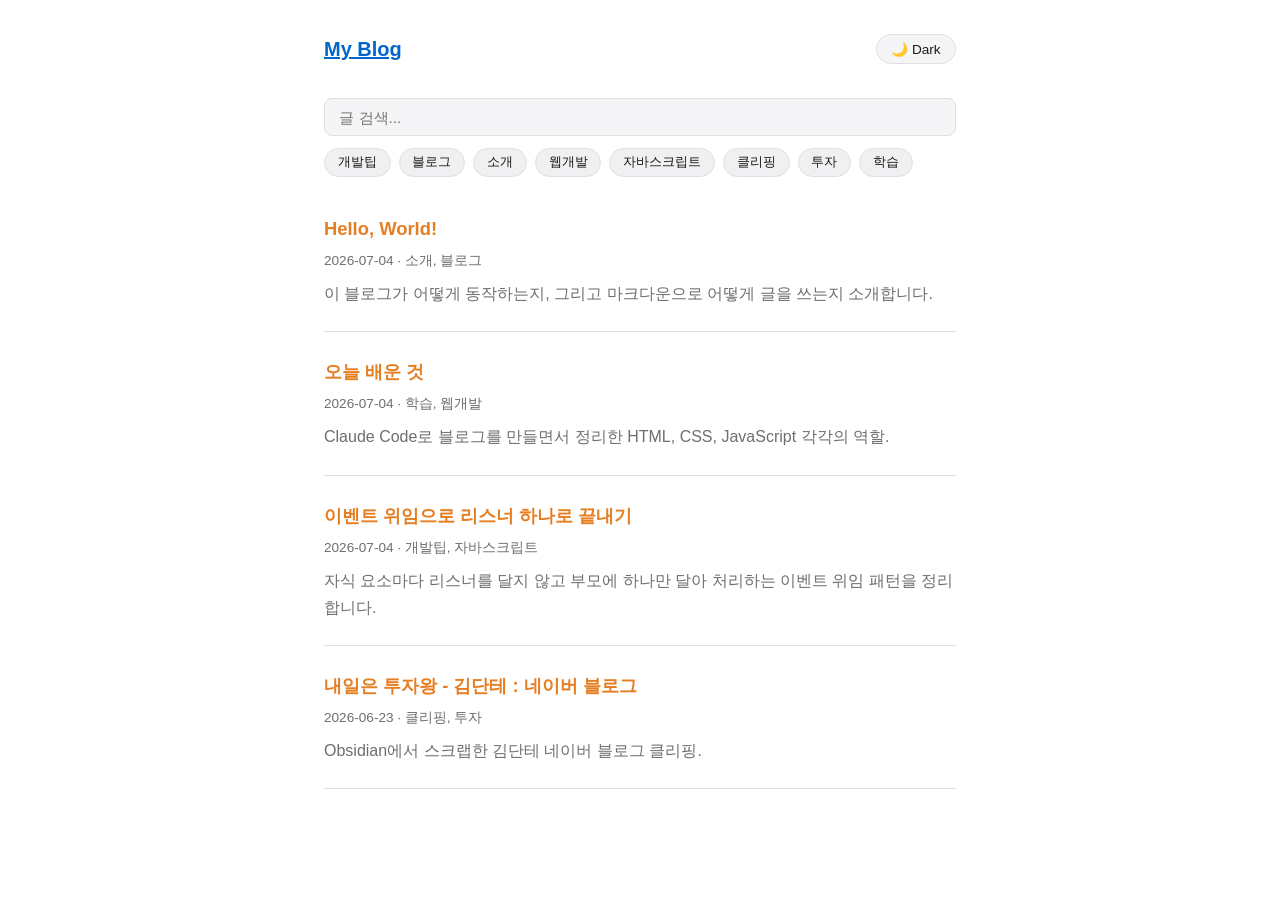
==== index.html @ 471abbda "블로그 초기버전완성 Co-Authored-By: Claude Sonnet 4.6 <noreply@anthropic.com>" ====
<!DOCTYPE html>
<html lang="ko">
<head>
<meta charset="UTF-8">
<meta name="viewport" content="width=device-width, initial-scale=1.0">
<title>My Blog</title>
<link rel="stylesheet" href="css/style.css">
<script>
  (function () {
    var stored = localStorage.getItem("theme");
    var theme = stored || (window.matchMedia("(prefers-color-scheme: dark)").matches ? "dark" : "light");
    document.documentElement.setAttribute("data-theme", theme);
  })();
</script>
</head>
<body>
  <header class="site-header">
    <a class="site-title" href="index.html">My Blog</a>
    <button id="theme-toggle" class="theme-toggle" type="button"></button>
  </header>

  <main>
    <div class="controls">
      <input id="search-input" type="search" placeholder="글 검색...">
      <div id="tag-filters" class="tag-filters"></div>
    </div>

    <div id="post-list" class="post-list"></div>
  </main>

  <script type="module" src="js/list.js"></script>
</body>
</html>
---- css/style.css ----
:root {
  --bg: #ffffff;
  --bg-secondary: #f5f5f7;
  --text: #1a1a1a;
  --text-secondary: #6e6e73;
  --link: #0066cc;
  --border: #e0e0e0;
  --code-bg: #f0f0f2;
  --tag-bg: #f0f0f2;
  --tag-active-bg: #1a1a1a;
  --tag-active-text: #ffffff;
}

[data-theme="dark"] {
  --bg: #16171a;
  --bg-secondary: #1f2023;
  --text: #eaeaea;
  --text-secondary: #a0a0a5;
  --link: #6ab0ff;
  --border: #303136;
  --code-bg: #232427;
  --tag-bg: #232427;
  --tag-active-bg: #eaeaea;
  --tag-active-text: #16171a;
}

* {
  box-sizing: border-box;
}

body {
  margin: 0;
  font-family: -apple-system, BlinkMacSystemFont, "Segoe UI", Roboto, Helvetica, Arial, sans-serif;
  background: var(--bg);
  color: var(--text);
  line-height: 1.7;
  transition: background 0.15s ease, color 0.15s ease;
}

.site-header {
  display: flex;
  align-items: center;
  justify-content: space-between;
  max-width: 680px;
  margin: 0 auto;
  padding: 2rem 1.5rem 1rem;
}

.site-title {
  font-size: 1.25rem;
  font-weight: 700;
  text-decoration: underline;
  color: var(--link);
}

.theme-toggle {
  background: var(--bg-secondary);
  border: 1px solid var(--border);
  color: var(--text);
  border-radius: 999px;
  padding: 0.4rem 0.9rem;
  font-size: 0.85rem;
  cursor: pointer;
}

main {
  max-width: 680px;
  margin: 0 auto;
  padding: 1rem 1.5rem 4rem;
}

.controls {
  display: flex;
  flex-direction: column;
  gap: 0.75rem;
  margin-bottom: 2rem;
}

#search-input {
  width: 100%;
  padding: 0.6rem 0.9rem;
  border: 1px solid var(--border);
  border-radius: 8px;
  background: var(--bg-secondary);
  color: var(--text);
  font-size: 0.95rem;
}

.tag-filters {
  display: flex;
  flex-wrap: wrap;
  gap: 0.5rem;
  overflow-x: auto;
  padding-bottom: 0.25rem;
}

.tag-filter {
  border: 1px solid var(--border);
  background: var(--tag-bg);
  color: var(--text);
  border-radius: 999px;
  padding: 0.3rem 0.8rem;
  font-size: 0.8rem;
  cursor: pointer;
  white-space: nowrap;
}

.tag-filter.active {
  background: var(--tag-active-bg);
  color: var(--tag-active-text);
  border-color: var(--tag-active-bg);
}

.post-list {
  display: flex;
  flex-direction: column;
  gap: 1.5rem;
}

.post-card {
  display: block;
  text-decoration: none;
  color: inherit;
  padding-bottom: 1.5rem;
  border-bottom: 1px solid var(--border);
}

.post-card h2 {
  margin: 0 0 0.3rem;
  font-size: 1.15rem;
  color: #e67e22;
}

.post-meta {
  margin: 0 0 0.5rem;
  font-size: 0.85rem;
  color: var(--text-secondary);
}

.post-summary {
  margin: 0;
  color: var(--text-secondary);
}

.empty-state {
  color: var(--text-secondary);
  text-align: center;
  padding: 2rem 0;
}

.back-link {
  display: inline-block;
  margin-bottom: 1.5rem;
  color: var(--link);
  text-decoration: none;
  font-size: 0.9rem;
}

.post-header h1 {
  margin: 0 0 0.4rem;
  font-size: 1.75rem;
  line-height: 1.3;
}

.post-content h1,
.post-content h2,
.post-content h3 {
  line-height: 1.3;
}

.post-content p {
  margin: 1rem 0;
}

.post-content a {
  color: var(--link);
}

.post-content img {
  max-width: 100%;
  border-radius: 8px;
}

.post-content code {
  background: var(--code-bg);
  padding: 0.15em 0.4em;
  border-radius: 4px;
  font-size: 0.9em;
}

.post-content pre {
  background: var(--code-bg);
  padding: 1rem;
  border-radius: 8px;
  overflow-x: auto;
}

.post-content pre code {
  background: none;
  padding: 0;
}

.post-content blockquote {
  margin: 1rem 0;
  padding-left: 1rem;
  border-left: 3px solid var(--border);
  color: var(--text-secondary);
}

.post-content ul,
.post-content ol {
  padding-left: 1.4rem;
}

.post-content hr {
  border: none;
  border-top: 1px solid var(--border);
  margin: 2rem 0;
}

@media (max-width: 600px) {
  .site-header {
    padding: 1.5rem 1rem 0.75rem;
  }

  main {
    padding: 1rem 1rem 3rem;
  }

  .post-header h1 {
    font-size: 1.5rem;
  }
}
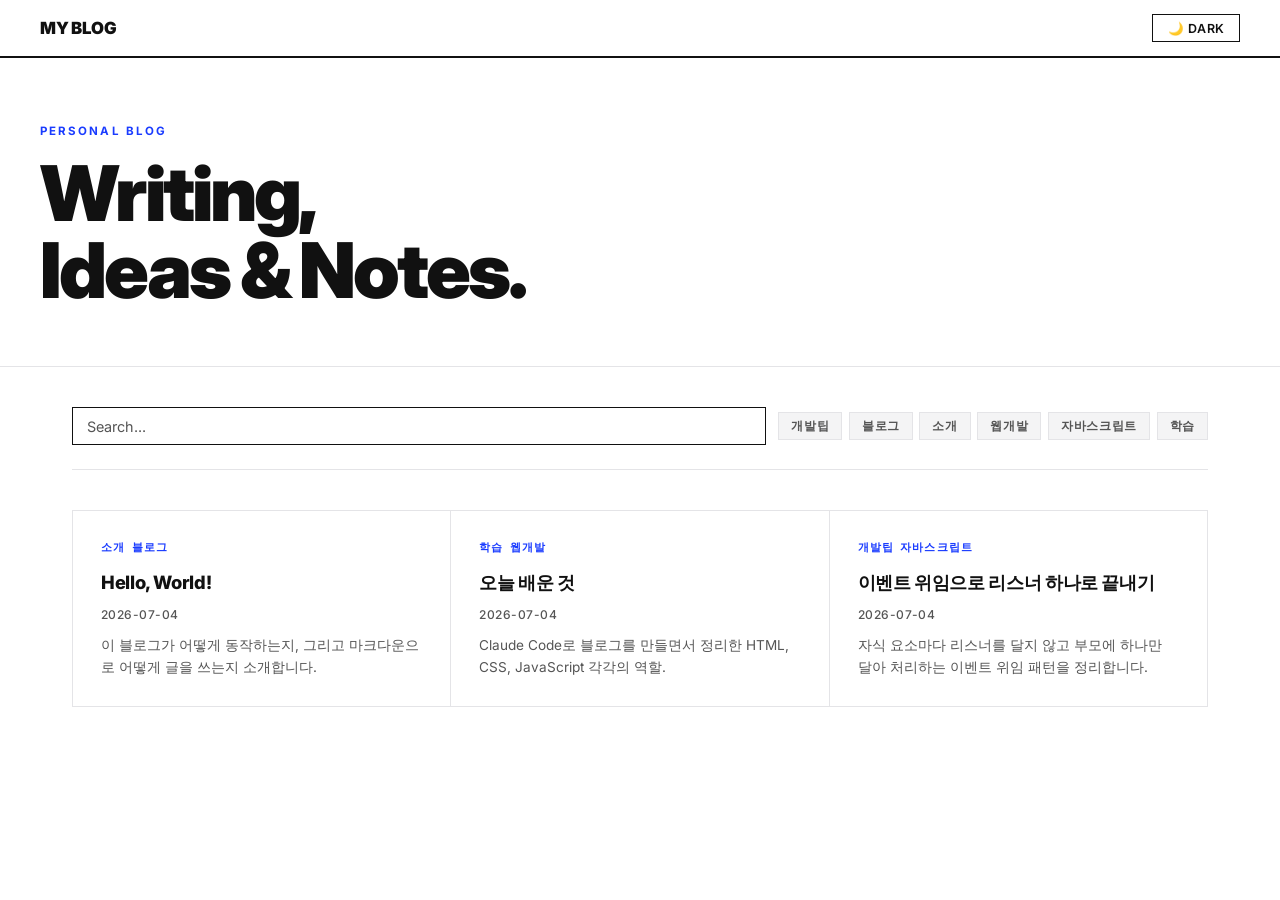
==== commit b3b52a6f: "에디토리얼 디자인 리뉴얼 및 김단테 클리핑 삭제 Co-Authored-By: Claude Sonnet 4.6 <noreply@anthropic.com>" ====
--- a/index.html
+++ b/index.html
@@ -15,16 +15,24 @@
 </head>
 <body>
   <header class="site-header">
-    <a class="site-title" href="index.html">My Blog</a>
-    <button id="theme-toggle" class="theme-toggle" type="button"></button>
+    <div class="header-inner">
+      <a class="site-title" href="index.html">My Blog</a>
+      <button id="theme-toggle" class="theme-toggle" type="button"></button>
+    </div>
   </header>
+
+  <section class="hero">
+    <div class="hero-inner">
+      <p class="hero-label">Personal Blog</p>
+      <h1>Writing,<br>Ideas &amp; Notes.</h1>
+    </div>
+  </section>
 
   <main>
     <div class="controls">
-      <input id="search-input" type="search" placeholder="글 검색...">
+      <input id="search-input" type="search" placeholder="Search...">
       <div id="tag-filters" class="tag-filters"></div>
     </div>
-
     <div id="post-list" class="post-list"></div>
   </main>
 
--- a/css/style.css
+++ b/css/style.css
@@ -1,108 +1,174 @@
+@import url('https://fonts.googleapis.com/css2?family=Inter:wght@400;500;600;700;900&display=swap');
+
 :root {
   --bg: #ffffff;
-  --bg-secondary: #f5f5f7;
-  --text: #1a1a1a;
-  --text-secondary: #6e6e73;
-  --link: #0066cc;
-  --border: #e0e0e0;
-  --code-bg: #f0f0f2;
-  --tag-bg: #f0f0f2;
-  --tag-active-bg: #1a1a1a;
+  --bg-secondary: #f4f4f5;
+  --bg-card: #ffffff;
+  --text: #111111;
+  --text-secondary: #555555;
+  --accent: #1a3cff;
+  --accent-hover: #0025cc;
+  --border: #e4e4e7;
+  --border-strong: #111111;
+  --tag-bg: #f4f4f5;
+  --tag-active-bg: #111111;
   --tag-active-text: #ffffff;
+  --code-bg: #f4f4f5;
 }
 
 [data-theme="dark"] {
-  --bg: #16171a;
-  --bg-secondary: #1f2023;
-  --text: #eaeaea;
-  --text-secondary: #a0a0a5;
-  --link: #6ab0ff;
-  --border: #303136;
-  --code-bg: #232427;
-  --tag-bg: #232427;
-  --tag-active-bg: #eaeaea;
-  --tag-active-text: #16171a;
-}
-
-* {
-  box-sizing: border-box;
-}
+  --bg: #0d0d0d;
+  --bg-secondary: #1a1a1a;
+  --bg-card: #141414;
+  --text: #f0f0f0;
+  --text-secondary: #888888;
+  --accent: #4d6eff;
+  --accent-hover: #6680ff;
+  --border: #2a2a2a;
+  --border-strong: #f0f0f0;
+  --tag-bg: #1a1a1a;
+  --tag-active-bg: #f0f0f0;
+  --tag-active-text: #0d0d0d;
+  --code-bg: #1a1a1a;
+}
+
+* { box-sizing: border-box; margin: 0; padding: 0; }
 
 body {
-  margin: 0;
-  font-family: -apple-system, BlinkMacSystemFont, "Segoe UI", Roboto, Helvetica, Arial, sans-serif;
+  font-family: 'Inter', -apple-system, BlinkMacSystemFont, sans-serif;
   background: var(--bg);
   color: var(--text);
-  line-height: 1.7;
-  transition: background 0.15s ease, color 0.15s ease;
-}
-
+  line-height: 1.6;
+  transition: background 0.15s, color 0.15s;
+}
+
+/* ── TOP BAR ── */
 .site-header {
+  border-bottom: 2px solid var(--border-strong);
+  padding: 0 2rem;
+}
+
+.header-inner {
+  max-width: 1200px;
+  margin: 0 auto;
   display: flex;
   align-items: center;
   justify-content: space-between;
-  max-width: 680px;
+  height: 56px;
+}
+
+.site-title {
+  font-size: 1.05rem;
+  font-weight: 900;
+  letter-spacing: -0.02em;
+  text-decoration: none;
+  color: var(--text);
+  text-transform: uppercase;
+}
+
+.theme-toggle {
+  background: transparent;
+  border: 1.5px solid var(--border-strong);
+  color: var(--text);
+  font-family: 'Inter', sans-serif;
+  font-size: 0.78rem;
+  font-weight: 600;
+  padding: 0.35rem 0.9rem;
+  cursor: pointer;
+  letter-spacing: 0.04em;
+  text-transform: uppercase;
+}
+
+.theme-toggle:hover {
+  background: var(--text);
+  color: var(--bg);
+}
+
+/* ── HERO BANNER ── */
+.hero {
+  border-bottom: 1px solid var(--border);
+  padding: 4rem 2rem 3.5rem;
+}
+
+.hero-inner {
+  max-width: 1200px;
   margin: 0 auto;
-  padding: 2rem 1.5rem 1rem;
-}
-
-.site-title {
-  font-size: 1.25rem;
+}
+
+.hero-label {
+  font-size: 0.72rem;
   font-weight: 700;
-  text-decoration: underline;
-  color: var(--link);
-}
-
-.theme-toggle {
-  background: var(--bg-secondary);
-  border: 1px solid var(--border);
-  color: var(--text);
-  border-radius: 999px;
-  padding: 0.4rem 0.9rem;
-  font-size: 0.85rem;
+  letter-spacing: 0.18em;
+  text-transform: uppercase;
+  color: var(--accent);
+  margin-bottom: 1rem;
+}
+
+.hero h1 {
+  font-size: clamp(2.8rem, 6vw, 5rem);
+  font-weight: 900;
+  letter-spacing: -0.04em;
+  line-height: 1;
+  color: var(--text);
+  max-width: 800px;
+}
+
+/* ── MAIN ── */
+main {
+  max-width: 1200px;
+  margin: 0 auto;
+  padding: 2.5rem 2rem 6rem;
+}
+
+/* ── CONTROLS ── */
+.controls {
+  display: flex;
+  flex-wrap: wrap;
+  align-items: center;
+  gap: 0.75rem;
+  margin-bottom: 2.5rem;
+  padding-bottom: 1.5rem;
+  border-bottom: 1px solid var(--border);
+}
+
+#search-input {
+  flex: 1;
+  min-width: 200px;
+  padding: 0.6rem 0.9rem;
+  border: 1.5px solid var(--border-strong);
+  background: transparent;
+  color: var(--text);
+  font-family: 'Inter', sans-serif;
+  font-size: 0.9rem;
+  outline: none;
+}
+
+#search-input::placeholder { color: var(--text-secondary); }
+#search-input:focus { border-color: var(--accent); }
+
+.tag-filters {
+  display: flex;
+  flex-wrap: wrap;
+  gap: 0.4rem;
+}
+
+.tag-filter {
+  background: var(--tag-bg);
+  border: 1.5px solid var(--border);
+  color: var(--text-secondary);
+  font-family: 'Inter', sans-serif;
+  font-size: 0.75rem;
+  font-weight: 600;
+  letter-spacing: 0.06em;
+  text-transform: uppercase;
+  padding: 0.3rem 0.75rem;
   cursor: pointer;
-}
-
-main {
-  max-width: 680px;
-  margin: 0 auto;
-  padding: 1rem 1.5rem 4rem;
-}
-
-.controls {
-  display: flex;
-  flex-direction: column;
-  gap: 0.75rem;
-  margin-bottom: 2rem;
-}
-
-#search-input {
-  width: 100%;
-  padding: 0.6rem 0.9rem;
-  border: 1px solid var(--border);
-  border-radius: 8px;
-  background: var(--bg-secondary);
-  color: var(--text);
-  font-size: 0.95rem;
-}
-
-.tag-filters {
-  display: flex;
-  flex-wrap: wrap;
-  gap: 0.5rem;
-  overflow-x: auto;
-  padding-bottom: 0.25rem;
-}
-
-.tag-filter {
-  border: 1px solid var(--border);
-  background: var(--tag-bg);
-  color: var(--text);
-  border-radius: 999px;
-  padding: 0.3rem 0.8rem;
-  font-size: 0.8rem;
-  cursor: pointer;
-  white-space: nowrap;
+  transition: all 0.1s;
+}
+
+.tag-filter:hover {
+  border-color: var(--text);
+  color: var(--text);
 }
 
 .tag-filter.active {
@@ -111,123 +177,207 @@
   border-color: var(--tag-active-bg);
 }
 
+/* ── GRID ── */
 .post-list {
+  display: grid;
+  grid-template-columns: repeat(12, 1fr);
+  gap: 0;
+  border-top: 1px solid var(--border);
+  border-left: 1px solid var(--border);
+}
+
+.post-card {
+  grid-column: span 4;
   display: flex;
   flex-direction: column;
-  gap: 1.5rem;
-}
-
-.post-card {
-  display: block;
   text-decoration: none;
   color: inherit;
-  padding-bottom: 1.5rem;
+  padding: 1.75rem;
+  border-right: 1px solid var(--border);
   border-bottom: 1px solid var(--border);
-}
-
-.post-card h2 {
-  margin: 0 0 0.3rem;
+  transition: background 0.15s;
+}
+
+.post-card:hover { background: var(--bg-secondary); }
+
+.post-card:hover .card-title {
+  color: var(--accent);
+}
+
+.card-tags {
+  display: flex;
+  flex-wrap: wrap;
+  gap: 0.4rem;
+  margin-bottom: 0.9rem;
+}
+
+.card-tag {
+  font-size: 0.68rem;
+  font-weight: 700;
+  letter-spacing: 0.1em;
+  text-transform: uppercase;
+  color: var(--accent);
+}
+
+.card-title {
   font-size: 1.15rem;
-  color: #e67e22;
+  font-weight: 800;
+  letter-spacing: -0.02em;
+  line-height: 1.3;
+  color: var(--text);
+  margin-bottom: 0.65rem;
+  flex: 1;
+  transition: color 0.15s;
 }
 
 .post-meta {
-  margin: 0 0 0.5rem;
+  font-size: 0.75rem;
+  font-weight: 500;
+  color: var(--text-secondary);
+  letter-spacing: 0.04em;
+  margin-bottom: 0.65rem;
+}
+
+.post-summary {
   font-size: 0.85rem;
   color: var(--text-secondary);
-}
-
-.post-summary {
-  margin: 0;
-  color: var(--text-secondary);
+  line-height: 1.6;
+  flex: 1;
 }
 
 .empty-state {
-  color: var(--text-secondary);
+  grid-column: 1 / -1;
+  border-right: 1px solid var(--border);
+  border-bottom: 1px solid var(--border);
+  padding: 4rem;
   text-align: center;
-  padding: 2rem 0;
-}
-
+  color: var(--text-secondary);
+  font-size: 0.9rem;
+  letter-spacing: 0.05em;
+  text-transform: uppercase;
+}
+
+/* ── POST DETAIL ── */
 .back-link {
-  display: inline-block;
-  margin-bottom: 1.5rem;
-  color: var(--link);
+  display: inline-flex;
+  align-items: center;
+  gap: 0.4rem;
+  color: var(--text-secondary);
   text-decoration: none;
-  font-size: 0.9rem;
-}
+  font-size: 0.8rem;
+  font-weight: 600;
+  letter-spacing: 0.06em;
+  text-transform: uppercase;
+  margin-bottom: 3rem;
+}
+
+.back-link:hover { color: var(--accent); }
+
+.post-header {
+  border-bottom: 2px solid var(--border-strong);
+  padding-bottom: 2rem;
+  margin-bottom: 2.5rem;
+}
+
+.post-header .card-tags { margin-bottom: 1.2rem; }
 
 .post-header h1 {
-  margin: 0 0 0.4rem;
-  font-size: 1.75rem;
-  line-height: 1.3;
-}
-
-.post-content h1,
-.post-content h2,
+  font-size: clamp(1.8rem, 4vw, 3rem);
+  font-weight: 900;
+  letter-spacing: -0.03em;
+  line-height: 1.1;
+  margin-bottom: 1rem;
+}
+
+#post-meta {
+  font-size: 0.8rem;
+  font-weight: 500;
+  color: var(--text-secondary);
+  letter-spacing: 0.04em;
+}
+
+/* ── POST CONTENT ── */
+.post-content {
+  max-width: 680px;
+  font-size: 1rem;
+  line-height: 1.8;
+}
+
+.post-content h2 {
+  font-size: 1.4rem;
+  font-weight: 800;
+  letter-spacing: -0.02em;
+  margin: 2.5rem 0 0.8rem;
+  padding-bottom: 0.5rem;
+  border-bottom: 2px solid var(--border-strong);
+}
+
 .post-content h3 {
-  line-height: 1.3;
-}
-
-.post-content p {
-  margin: 1rem 0;
-}
+  font-size: 1.1rem;
+  font-weight: 700;
+  margin: 2rem 0 0.6rem;
+}
+
+.post-content p { margin: 1.1rem 0; }
 
 .post-content a {
-  color: var(--link);
+  color: var(--accent);
+  text-decoration: underline;
+  text-underline-offset: 3px;
 }
 
 .post-content img {
   max-width: 100%;
-  border-radius: 8px;
+  display: block;
+  margin: 1.5rem 0;
 }
 
 .post-content code {
   background: var(--code-bg);
-  padding: 0.15em 0.4em;
-  border-radius: 4px;
-  font-size: 0.9em;
+  font-size: 0.87em;
+  padding: 0.15em 0.45em;
+  border: 1px solid var(--border);
 }
 
 .post-content pre {
   background: var(--code-bg);
-  padding: 1rem;
-  border-radius: 8px;
+  border: 1.5px solid var(--border-strong);
+  padding: 1.2rem 1.4rem;
   overflow-x: auto;
-}
-
-.post-content pre code {
-  background: none;
-  padding: 0;
-}
+  margin: 1.4rem 0;
+}
+
+.post-content pre code { background: none; border: none; padding: 0; }
 
 .post-content blockquote {
-  margin: 1rem 0;
-  padding-left: 1rem;
-  border-left: 3px solid var(--border);
-  color: var(--text-secondary);
+  border-left: 3px solid var(--accent);
+  padding-left: 1.2rem;
+  color: var(--text-secondary);
+  margin: 1.4rem 0;
+  font-style: italic;
 }
 
 .post-content ul,
-.post-content ol {
-  padding-left: 1.4rem;
-}
+.post-content ol { padding-left: 1.4rem; }
+
+.post-content li { margin: 0.4rem 0; }
 
 .post-content hr {
   border: none;
   border-top: 1px solid var(--border);
-  margin: 2rem 0;
+  margin: 2.5rem 0;
+}
+
+/* ── MOBILE ── */
+@media (max-width: 900px) {
+  .post-card { grid-column: span 6; }
 }
 
 @media (max-width: 600px) {
-  .site-header {
-    padding: 1.5rem 1rem 0.75rem;
-  }
-
-  main {
-    padding: 1rem 1rem 3rem;
-  }
-
-  .post-header h1 {
-    font-size: 1.5rem;
-  }
-}
+  .site-header { padding: 0 1rem; }
+  .hero { padding: 2.5rem 1rem 2rem; }
+  main { padding: 1.5rem 1rem 4rem; }
+  .post-list { grid-template-columns: 1fr; border-left: none; }
+  .post-card { grid-column: span 1; border-left: 1px solid var(--border); }
+  .post-header h1 { font-size: 1.8rem; }
+}
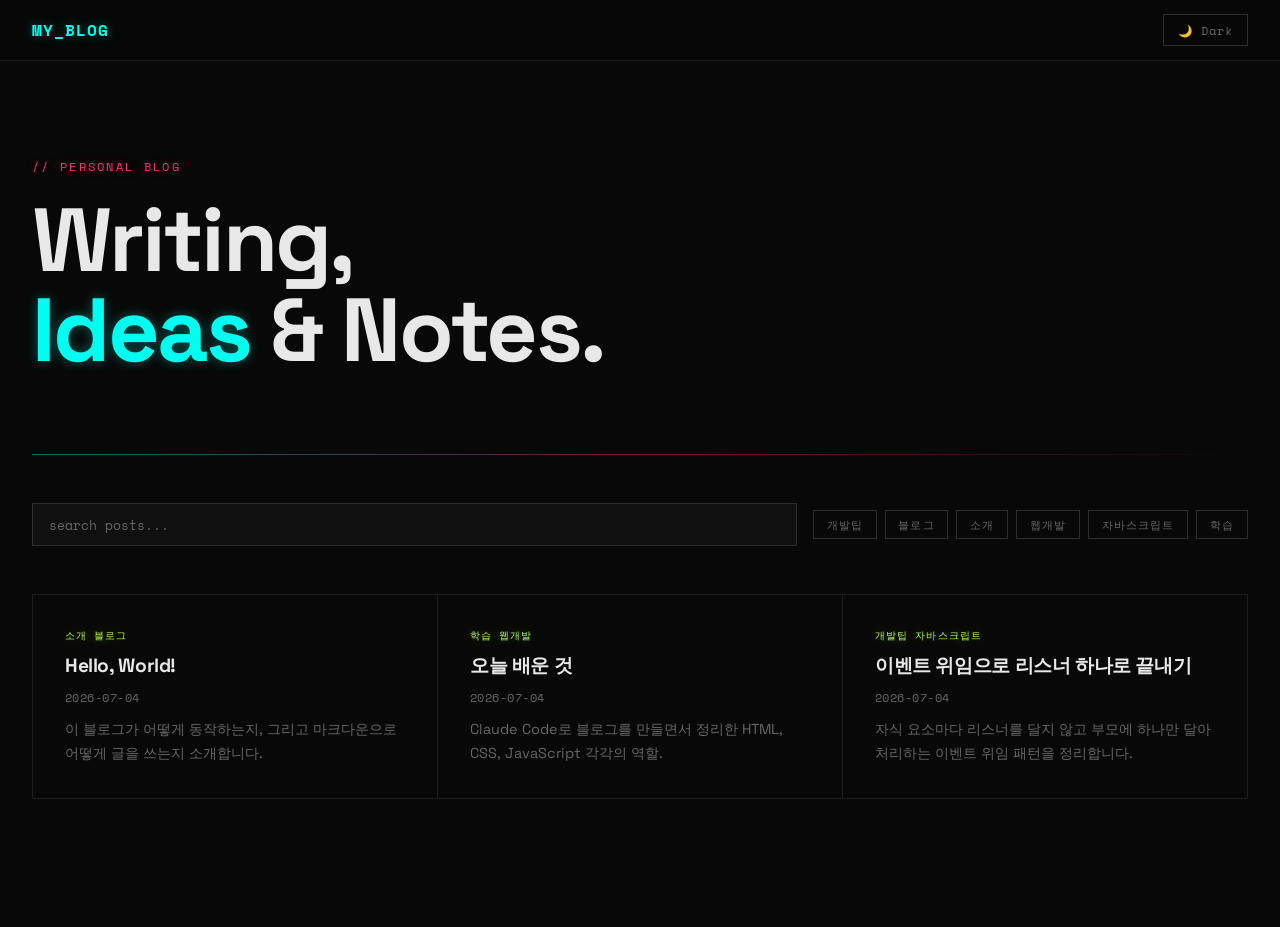
==== commit 273fb784: "네온 다크 테마 디자인 적용 Co-Authored-By: Claude Sonnet 4.6 <noreply@anthropic.com>" ====
--- a/index.html
+++ b/index.html
@@ -7,30 +7,28 @@
 <link rel="stylesheet" href="css/style.css">
 <script>
   (function () {
-    var stored = localStorage.getItem("theme");
-    var theme = stored || (window.matchMedia("(prefers-color-scheme: dark)").matches ? "dark" : "light");
-    document.documentElement.setAttribute("data-theme", theme);
+    var t = localStorage.getItem("theme") ||
+      (window.matchMedia("(prefers-color-scheme: dark)").matches ? "dark" : "light");
+    document.documentElement.setAttribute("data-theme", t);
   })();
 </script>
 </head>
 <body>
   <header class="site-header">
     <div class="header-inner">
-      <a class="site-title" href="index.html">My Blog</a>
+      <a class="site-title" href="index.html">MY_BLOG</a>
       <button id="theme-toggle" class="theme-toggle" type="button"></button>
     </div>
   </header>
 
   <section class="hero">
-    <div class="hero-inner">
-      <p class="hero-label">Personal Blog</p>
-      <h1>Writing,<br>Ideas &amp; Notes.</h1>
-    </div>
+    <p class="hero-eyebrow">// personal blog</p>
+    <h1>Writing,<br><span>Ideas</span> &amp; Notes.</h1>
   </section>
 
   <main>
     <div class="controls">
-      <input id="search-input" type="search" placeholder="Search...">
+      <input id="search-input" type="search" placeholder="search posts...">
       <div id="tag-filters" class="tag-filters"></div>
     </div>
     <div id="post-list" class="post-list"></div>
--- a/css/style.css
+++ b/css/style.css
@@ -1,327 +1,341 @@
-@import url('https://fonts.googleapis.com/css2?family=Inter:wght@400;500;600;700;900&display=swap');
-
+@import url('https://fonts.googleapis.com/css2?family=Space+Grotesk:wght@400;500;700&family=Space+Mono:wght@400;700&display=swap');
+
+/* ── TOKENS ── */
 :root {
-  --bg: #ffffff;
-  --bg-secondary: #f4f4f5;
-  --bg-card: #ffffff;
-  --text: #111111;
-  --text-secondary: #555555;
-  --accent: #1a3cff;
-  --accent-hover: #0025cc;
-  --border: #e4e4e7;
-  --border-strong: #111111;
-  --tag-bg: #f4f4f5;
-  --tag-active-bg: #111111;
-  --tag-active-text: #ffffff;
-  --code-bg: #f4f4f5;
-}
-
-[data-theme="dark"] {
-  --bg: #0d0d0d;
-  --bg-secondary: #1a1a1a;
-  --bg-card: #141414;
-  --text: #f0f0f0;
-  --text-secondary: #888888;
-  --accent: #4d6eff;
-  --accent-hover: #6680ff;
-  --border: #2a2a2a;
-  --border-strong: #f0f0f0;
-  --tag-bg: #1a1a1a;
-  --tag-active-bg: #f0f0f0;
-  --tag-active-text: #0d0d0d;
-  --code-bg: #1a1a1a;
-}
-
-* { box-sizing: border-box; margin: 0; padding: 0; }
+  --bg:          #080808;
+  --bg-surface:  #101010;
+  --bg-hover:    #161616;
+
+  --text:        #e8e8e8;
+  --text-muted:  #666666;
+
+  --neon-a:      #00fff0;   /* cyan  – primary */
+  --neon-b:      #ff2d78;   /* pink  – accent  */
+  --neon-c:      #b6ff57;   /* lime  – tags / code */
+
+  --border:      #1e1e1e;
+  --border-lit:  #2e2e2e;
+
+  --glow-a: 0 0 12px #00fff055;
+  --glow-b: 0 0 12px #ff2d7855;
+  --glow-c: 0 0 12px #b6ff5755;
+}
+
+/* ── RESET ── */
+*, *::before, *::after { box-sizing: border-box; margin: 0; padding: 0; }
 
 body {
-  font-family: 'Inter', -apple-system, BlinkMacSystemFont, sans-serif;
   background: var(--bg);
   color: var(--text);
-  line-height: 1.6;
-  transition: background 0.15s, color 0.15s;
-}
-
-/* ── TOP BAR ── */
+  font-family: 'Space Grotesk', system-ui, sans-serif;
+  line-height: 1.65;
+  min-height: 100vh;
+}
+
+/* ── HEADER ── */
 .site-header {
-  border-bottom: 2px solid var(--border-strong);
+  position: sticky;
+  top: 0;
+  z-index: 100;
+  background: rgba(8,8,8,0.85);
+  backdrop-filter: blur(12px);
+  border-bottom: 1px solid var(--border);
+}
+
+.header-inner {
+  max-width: 1280px;
+  margin: 0 auto;
   padding: 0 2rem;
-}
-
-.header-inner {
-  max-width: 1200px;
-  margin: 0 auto;
+  height: 60px;
   display: flex;
   align-items: center;
   justify-content: space-between;
-  height: 56px;
 }
 
 .site-title {
-  font-size: 1.05rem;
-  font-weight: 900;
-  letter-spacing: -0.02em;
+  font-family: 'Space Mono', monospace;
+  font-weight: 700;
+  font-size: 1rem;
+  letter-spacing: 0.06em;
+  text-transform: uppercase;
   text-decoration: none;
-  color: var(--text);
-  text-transform: uppercase;
+  color: var(--neon-a);
+  text-shadow: var(--glow-a);
 }
 
 .theme-toggle {
   background: transparent;
-  border: 1.5px solid var(--border-strong);
-  color: var(--text);
-  font-family: 'Inter', sans-serif;
-  font-size: 0.78rem;
-  font-weight: 600;
-  padding: 0.35rem 0.9rem;
+  border: 1px solid var(--border-lit);
+  color: var(--text-muted);
+  font-family: 'Space Mono', monospace;
+  font-size: 0.72rem;
+  letter-spacing: 0.08em;
+  padding: 0.4rem 0.9rem;
   cursor: pointer;
-  letter-spacing: 0.04em;
-  text-transform: uppercase;
+  transition: border-color 0.2s, color 0.2s;
 }
 
 .theme-toggle:hover {
-  background: var(--text);
-  color: var(--bg);
-}
-
-/* ── HERO BANNER ── */
+  border-color: var(--neon-a);
+  color: var(--neon-a);
+}
+
+/* ── HERO ── */
 .hero {
-  border-bottom: 1px solid var(--border);
-  padding: 4rem 2rem 3.5rem;
-}
-
-.hero-inner {
-  max-width: 1200px;
+  max-width: 1280px;
   margin: 0 auto;
-}
-
-.hero-label {
+  padding: 6rem 2rem 5rem;
+  position: relative;
+}
+
+.hero::after {
+  content: "";
+  position: absolute;
+  bottom: 0; left: 2rem; right: 2rem;
+  height: 1px;
+  background: linear-gradient(90deg, var(--neon-a), var(--neon-b), transparent);
+  opacity: 0.4;
+}
+
+.hero-eyebrow {
+  font-family: 'Space Mono', monospace;
   font-size: 0.72rem;
-  font-weight: 700;
-  letter-spacing: 0.18em;
-  text-transform: uppercase;
-  color: var(--accent);
-  margin-bottom: 1rem;
+  letter-spacing: 0.2em;
+  text-transform: uppercase;
+  color: var(--neon-b);
+  text-shadow: var(--glow-b);
+  margin-bottom: 1.25rem;
 }
 
 .hero h1 {
-  font-size: clamp(2.8rem, 6vw, 5rem);
-  font-weight: 900;
-  letter-spacing: -0.04em;
-  line-height: 1;
-  color: var(--text);
-  max-width: 800px;
+  font-size: clamp(2.8rem, 7vw, 6rem);
+  font-weight: 700;
+  letter-spacing: -0.03em;
+  line-height: 1.0;
+  color: var(--text);
+}
+
+.hero h1 span {
+  color: var(--neon-a);
+  text-shadow: var(--glow-a);
 }
 
 /* ── MAIN ── */
 main {
-  max-width: 1200px;
+  max-width: 1280px;
   margin: 0 auto;
-  padding: 2.5rem 2rem 6rem;
+  padding: 3rem 2rem 8rem;
 }
 
 /* ── CONTROLS ── */
 .controls {
   display: flex;
+  align-items: center;
+  gap: 1rem;
   flex-wrap: wrap;
-  align-items: center;
-  gap: 0.75rem;
-  margin-bottom: 2.5rem;
-  padding-bottom: 1.5rem;
-  border-bottom: 1px solid var(--border);
+  margin-bottom: 3rem;
 }
 
 #search-input {
   flex: 1;
-  min-width: 200px;
-  padding: 0.6rem 0.9rem;
-  border: 1.5px solid var(--border-strong);
+  min-width: 220px;
+  background: var(--bg-surface);
+  border: 1px solid var(--border-lit);
+  color: var(--text);
+  font-family: 'Space Mono', monospace;
+  font-size: 0.82rem;
+  padding: 0.65rem 1rem;
+  outline: none;
+  transition: border-color 0.2s, box-shadow 0.2s;
+}
+
+#search-input::placeholder { color: var(--text-muted); }
+#search-input:focus {
+  border-color: var(--neon-a);
+  box-shadow: var(--glow-a);
+}
+
+.tag-filters { display: flex; flex-wrap: wrap; gap: 0.5rem; }
+
+.tag-filter {
   background: transparent;
-  color: var(--text);
-  font-family: 'Inter', sans-serif;
-  font-size: 0.9rem;
-  outline: none;
-}
-
-#search-input::placeholder { color: var(--text-secondary); }
-#search-input:focus { border-color: var(--accent); }
-
-.tag-filters {
-  display: flex;
-  flex-wrap: wrap;
-  gap: 0.4rem;
-}
-
-.tag-filter {
-  background: var(--tag-bg);
-  border: 1.5px solid var(--border);
-  color: var(--text-secondary);
-  font-family: 'Inter', sans-serif;
-  font-size: 0.75rem;
-  font-weight: 600;
-  letter-spacing: 0.06em;
-  text-transform: uppercase;
-  padding: 0.3rem 0.75rem;
+  border: 1px solid var(--border-lit);
+  color: var(--text-muted);
+  font-family: 'Space Mono', monospace;
+  font-size: 0.68rem;
+  letter-spacing: 0.1em;
+  text-transform: uppercase;
+  padding: 0.35rem 0.8rem;
   cursor: pointer;
-  transition: all 0.1s;
+  transition: all 0.15s;
 }
 
 .tag-filter:hover {
-  border-color: var(--text);
-  color: var(--text);
+  border-color: var(--neon-c);
+  color: var(--neon-c);
 }
 
 .tag-filter.active {
-  background: var(--tag-active-bg);
-  color: var(--tag-active-text);
-  border-color: var(--tag-active-bg);
-}
-
-/* ── GRID ── */
+  background: var(--neon-c);
+  border-color: var(--neon-c);
+  color: #080808;
+  box-shadow: var(--glow-c);
+}
+
+/* ── POST GRID ── */
 .post-list {
   display: grid;
-  grid-template-columns: repeat(12, 1fr);
-  gap: 0;
-  border-top: 1px solid var(--border);
-  border-left: 1px solid var(--border);
+  grid-template-columns: repeat(auto-fill, minmax(340px, 1fr));
+  gap: 1px;
+  background: var(--border);
+  border: 1px solid var(--border);
 }
 
 .post-card {
-  grid-column: span 4;
   display: flex;
   flex-direction: column;
+  gap: 0.6rem;
   text-decoration: none;
   color: inherit;
-  padding: 1.75rem;
-  border-right: 1px solid var(--border);
-  border-bottom: 1px solid var(--border);
-  transition: background 0.15s;
-}
-
-.post-card:hover { background: var(--bg-secondary); }
-
-.post-card:hover .card-title {
-  color: var(--accent);
-}
+  background: var(--bg);
+  padding: 2rem;
+  transition: background 0.2s;
+  position: relative;
+  overflow: hidden;
+}
+
+.post-card::before {
+  content: "";
+  position: absolute;
+  top: 0; left: 0; right: 0;
+  height: 2px;
+  background: linear-gradient(90deg, var(--neon-a), var(--neon-b));
+  opacity: 0;
+  transition: opacity 0.25s;
+}
+
+.post-card:hover { background: var(--bg-hover); }
+.post-card:hover::before { opacity: 1; }
 
 .card-tags {
   display: flex;
   flex-wrap: wrap;
   gap: 0.4rem;
-  margin-bottom: 0.9rem;
 }
 
 .card-tag {
-  font-size: 0.68rem;
-  font-weight: 700;
-  letter-spacing: 0.1em;
-  text-transform: uppercase;
-  color: var(--accent);
+  font-family: 'Space Mono', monospace;
+  font-size: 0.65rem;
+  letter-spacing: 0.12em;
+  text-transform: uppercase;
+  color: var(--neon-c);
+  text-shadow: var(--glow-c);
 }
 
 .card-title {
-  font-size: 1.15rem;
-  font-weight: 800;
+  font-size: 1.2rem;
+  font-weight: 700;
   letter-spacing: -0.02em;
   line-height: 1.3;
   color: var(--text);
-  margin-bottom: 0.65rem;
-  flex: 1;
-  transition: color 0.15s;
-}
+  transition: color 0.2s;
+}
+
+.post-card:hover .card-title { color: var(--neon-a); }
 
 .post-meta {
-  font-size: 0.75rem;
-  font-weight: 500;
-  color: var(--text-secondary);
+  font-family: 'Space Mono', monospace;
+  font-size: 0.72rem;
+  color: var(--text-muted);
   letter-spacing: 0.04em;
-  margin-bottom: 0.65rem;
 }
 
 .post-summary {
-  font-size: 0.85rem;
-  color: var(--text-secondary);
-  line-height: 1.6;
-  flex: 1;
+  font-size: 0.9rem;
+  color: var(--text-muted);
+  line-height: 1.7;
 }
 
 .empty-state {
-  grid-column: 1 / -1;
-  border-right: 1px solid var(--border);
-  border-bottom: 1px solid var(--border);
-  padding: 4rem;
+  grid-column: 1/-1;
+  background: var(--bg);
+  padding: 5rem;
   text-align: center;
-  color: var(--text-secondary);
-  font-size: 0.9rem;
-  letter-spacing: 0.05em;
-  text-transform: uppercase;
+  font-family: 'Space Mono', monospace;
+  font-size: 0.8rem;
+  letter-spacing: 0.12em;
+  text-transform: uppercase;
+  color: var(--text-muted);
 }
 
 /* ── POST DETAIL ── */
 .back-link {
   display: inline-flex;
   align-items: center;
-  gap: 0.4rem;
-  color: var(--text-secondary);
+  gap: 0.5rem;
+  font-family: 'Space Mono', monospace;
+  font-size: 0.72rem;
+  letter-spacing: 0.1em;
+  text-transform: uppercase;
+  color: var(--text-muted);
   text-decoration: none;
-  font-size: 0.8rem;
-  font-weight: 600;
-  letter-spacing: 0.06em;
-  text-transform: uppercase;
   margin-bottom: 3rem;
-}
-
-.back-link:hover { color: var(--accent); }
+  transition: color 0.15s;
+}
+
+.back-link:hover { color: var(--neon-a); }
 
 .post-header {
-  border-bottom: 2px solid var(--border-strong);
-  padding-bottom: 2rem;
-  margin-bottom: 2.5rem;
+  margin-bottom: 3rem;
+  padding-bottom: 2.5rem;
+  border-bottom: 1px solid var(--border-lit);
 }
 
 .post-header .card-tags { margin-bottom: 1.2rem; }
 
 .post-header h1 {
-  font-size: clamp(1.8rem, 4vw, 3rem);
-  font-weight: 900;
+  font-size: clamp(1.8rem, 4vw, 3.2rem);
+  font-weight: 700;
   letter-spacing: -0.03em;
   line-height: 1.1;
   margin-bottom: 1rem;
+  color: var(--text);
 }
 
 #post-meta {
-  font-size: 0.8rem;
-  font-weight: 500;
-  color: var(--text-secondary);
-  letter-spacing: 0.04em;
+  font-family: 'Space Mono', monospace;
+  font-size: 0.72rem;
+  color: var(--text-muted);
+  letter-spacing: 0.06em;
 }
 
 /* ── POST CONTENT ── */
 .post-content {
-  max-width: 680px;
-  font-size: 1rem;
-  line-height: 1.8;
+  max-width: 700px;
+  font-size: 1.0rem;
+  line-height: 1.85;
 }
 
 .post-content h2 {
   font-size: 1.4rem;
-  font-weight: 800;
+  font-weight: 700;
   letter-spacing: -0.02em;
+  color: var(--neon-a);
+  text-shadow: var(--glow-a);
   margin: 2.5rem 0 0.8rem;
-  padding-bottom: 0.5rem;
-  border-bottom: 2px solid var(--border-strong);
 }
 
 .post-content h3 {
   font-size: 1.1rem;
   font-weight: 700;
+  color: var(--text);
   margin: 2rem 0 0.6rem;
 }
 
-.post-content p { margin: 1.1rem 0; }
+.post-content p { margin: 1rem 0; }
 
 .post-content a {
-  color: var(--accent);
+  color: var(--neon-a);
   text-decoration: underline;
   text-underline-offset: 3px;
 }
@@ -330,31 +344,39 @@
   max-width: 100%;
   display: block;
   margin: 1.5rem 0;
+  border: 1px solid var(--border-lit);
 }
 
 .post-content code {
-  background: var(--code-bg);
-  font-size: 0.87em;
+  font-family: 'Space Mono', monospace;
+  font-size: 0.85em;
+  background: var(--bg-surface);
+  border: 1px solid var(--border-lit);
+  color: var(--neon-c);
   padding: 0.15em 0.45em;
-  border: 1px solid var(--border);
 }
 
 .post-content pre {
-  background: var(--code-bg);
-  border: 1.5px solid var(--border-strong);
-  padding: 1.2rem 1.4rem;
+  background: var(--bg-surface);
+  border: 1px solid var(--border-lit);
+  border-left: 2px solid var(--neon-a);
+  padding: 1.4rem;
   overflow-x: auto;
-  margin: 1.4rem 0;
-}
-
-.post-content pre code { background: none; border: none; padding: 0; }
+  margin: 1.5rem 0;
+}
+
+.post-content pre code {
+  background: none;
+  border: none;
+  padding: 0;
+  color: var(--text);
+}
 
 .post-content blockquote {
-  border-left: 3px solid var(--accent);
+  border-left: 2px solid var(--neon-b);
   padding-left: 1.2rem;
-  color: var(--text-secondary);
-  margin: 1.4rem 0;
-  font-style: italic;
+  color: var(--text-muted);
+  margin: 1.5rem 0;
 }
 
 .post-content ul,
@@ -364,20 +386,15 @@
 
 .post-content hr {
   border: none;
-  border-top: 1px solid var(--border);
+  border-top: 1px solid var(--border-lit);
   margin: 2.5rem 0;
 }
 
 /* ── MOBILE ── */
-@media (max-width: 900px) {
-  .post-card { grid-column: span 6; }
-}
-
-@media (max-width: 600px) {
-  .site-header { padding: 0 1rem; }
-  .hero { padding: 2.5rem 1rem 2rem; }
-  main { padding: 1.5rem 1rem 4rem; }
-  .post-list { grid-template-columns: 1fr; border-left: none; }
-  .post-card { grid-column: span 1; border-left: 1px solid var(--border); }
+@media (max-width: 640px) {
+  .header-inner { padding: 0 1.2rem; }
+  .hero          { padding: 3.5rem 1.2rem 3rem; }
+  main           { padding: 2rem 1.2rem 5rem; }
+  .post-list     { grid-template-columns: 1fr; }
   .post-header h1 { font-size: 1.8rem; }
 }
